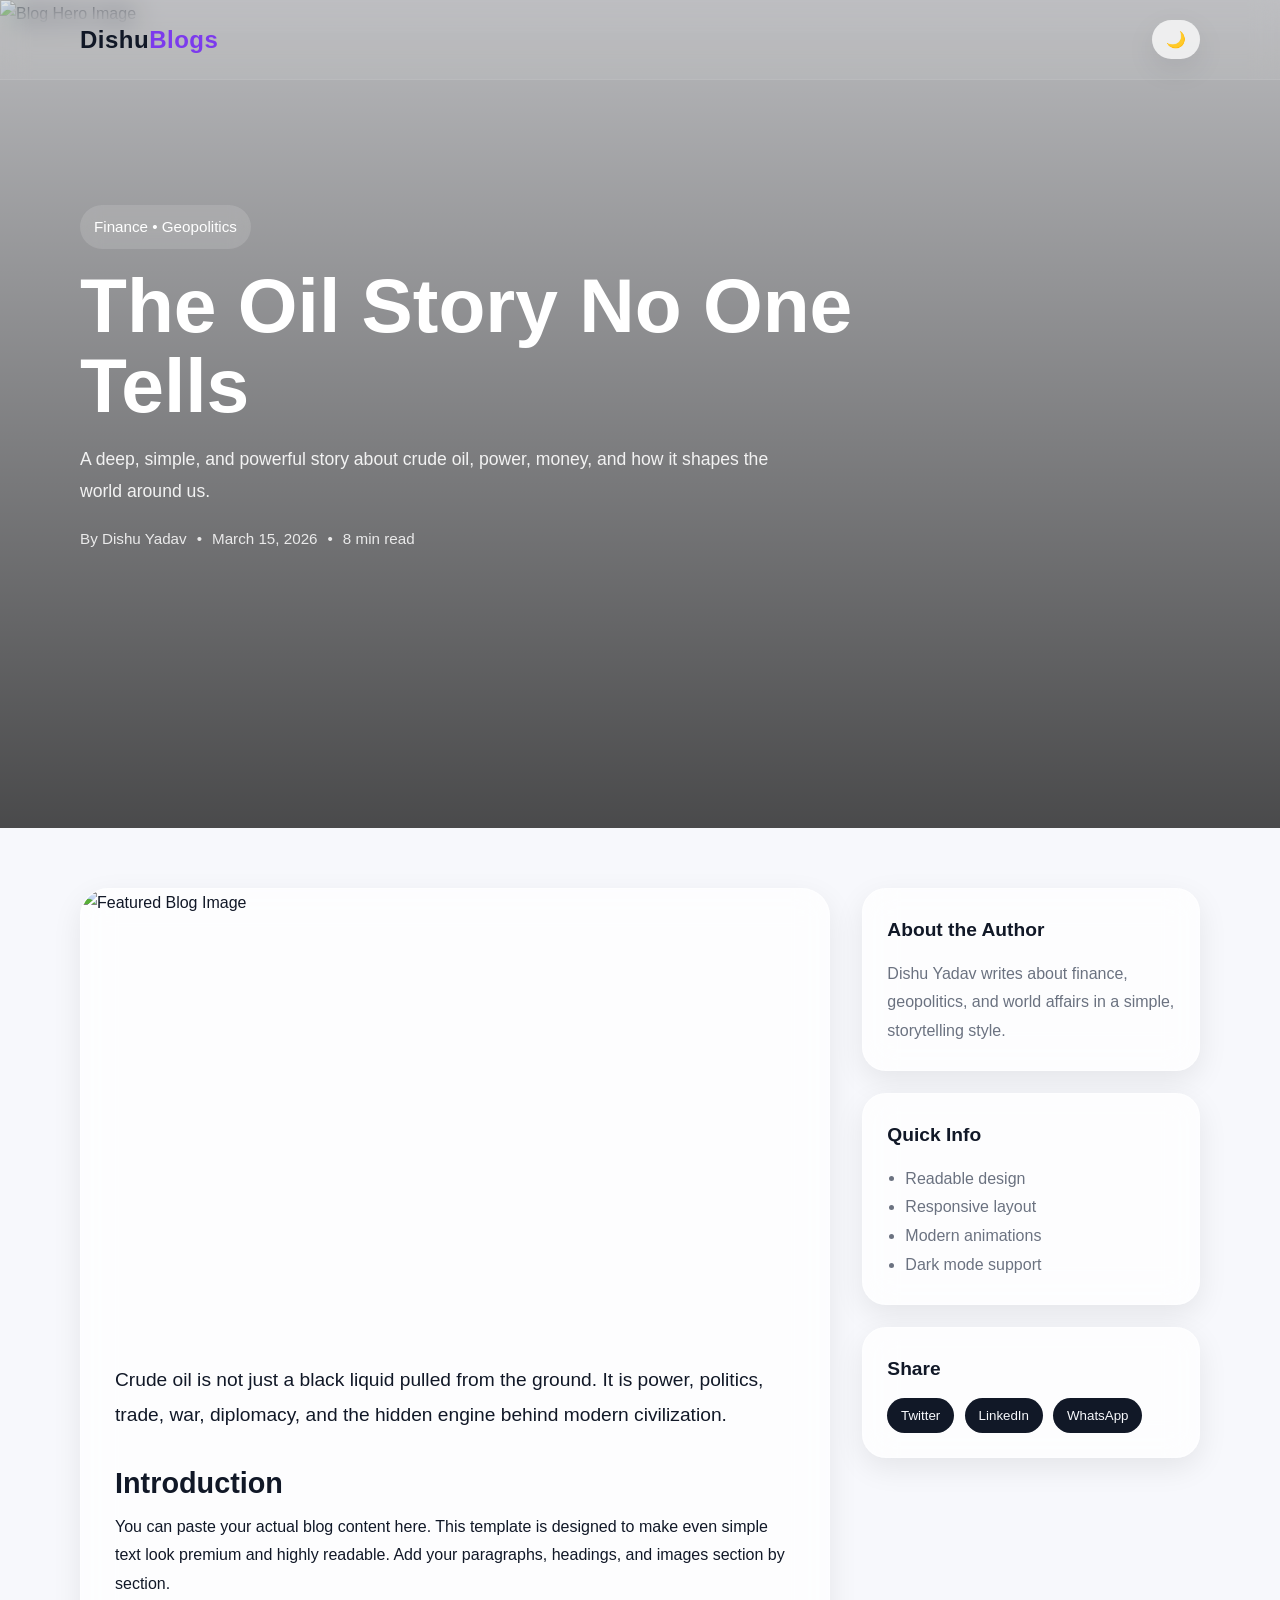
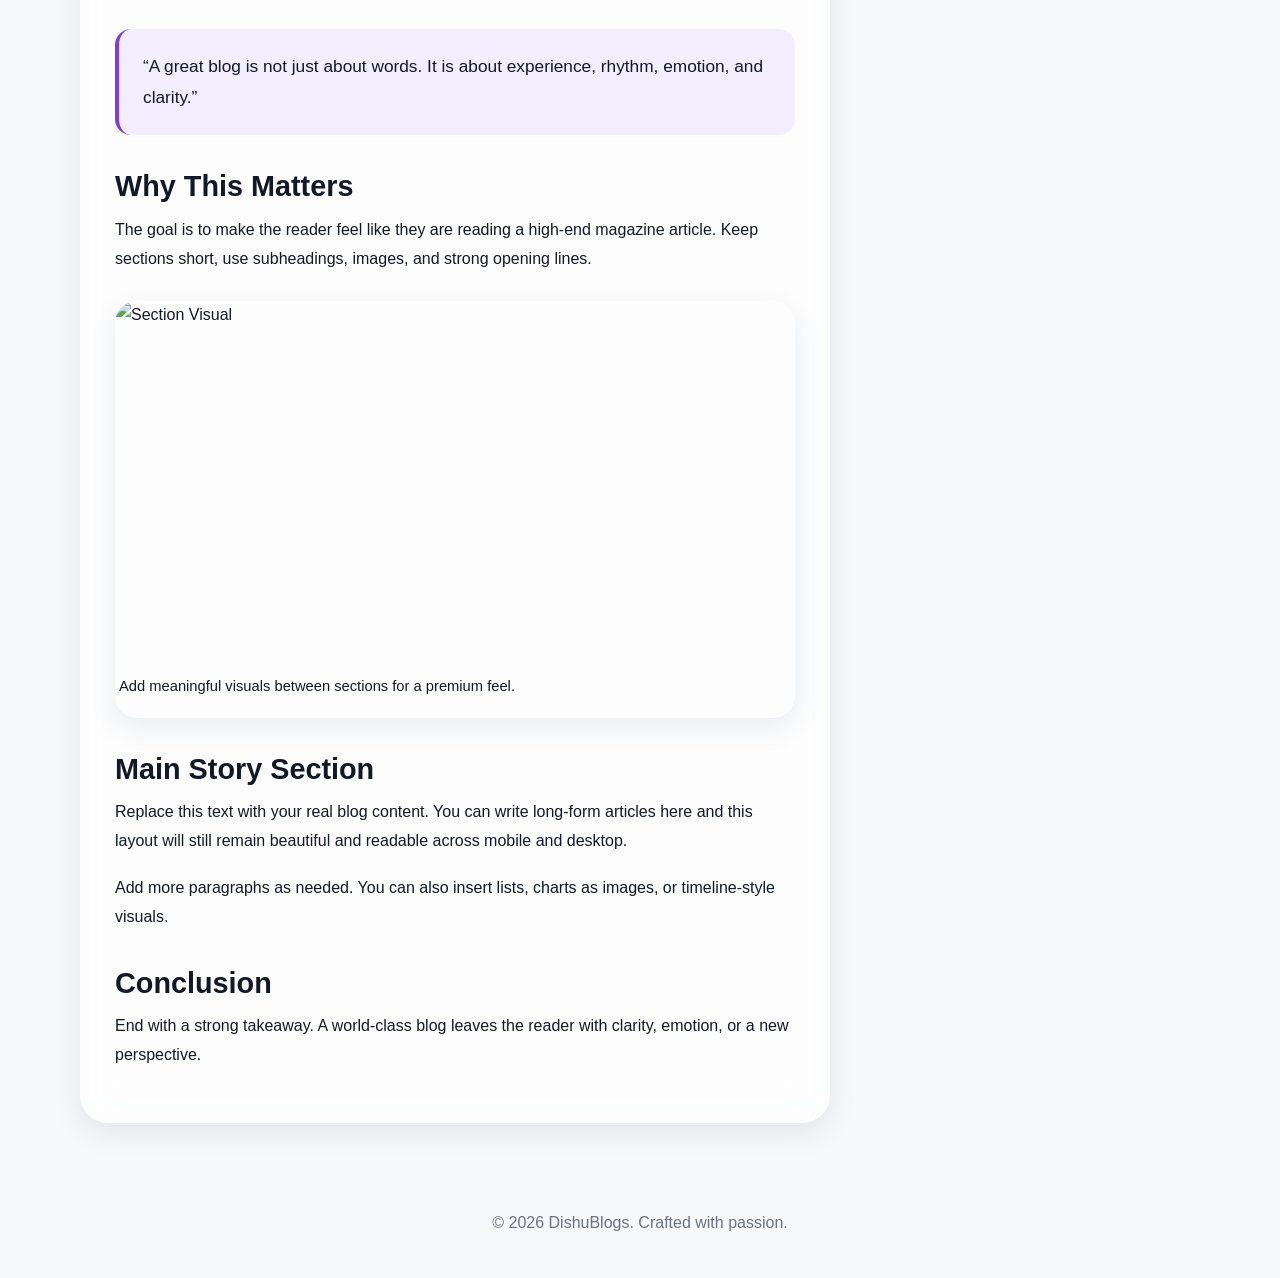
==== index.html @ 0c4f3be0 "Initial commit Created from https://vercel.com/new" ====
<!DOCTYPE html>
<html lang="en">
<head>
  <meta charset="UTF-8" />
  <meta name="viewport" content="width=device-width, initial-scale=1.0" />
  <title>Your Blog Title</title>
  <link rel="stylesheet" href="style.css" />
</head>
<body>
  <div class="progress-bar" id="progressBar"></div>

  <header class="site-header">
    <div class="container nav">
      <div class="logo">Dishu<span>Blogs</span></div>
      <button id="themeToggle" class="theme-toggle">🌙</button>
    </div>
  </header>

  <section class="hero">
    <div class="overlay"></div>
    <img src="images/hero.jpg" alt="Blog Hero Image" class="hero-image" />
    <div class="hero-content container">
      <p class="category">Finance • Geopolitics</p>
      <h1>The Oil Story No One Tells</h1>
      <p class="subtitle">
        A deep, simple, and powerful story about crude oil, power, money,
        and how it shapes the world around us.
      </p>
      <div class="meta">
        <span>By Dishu Yadav</span>
        <span>•</span>
        <span>March 15, 2026</span>
        <span>•</span>
        <span>8 min read</span>
      </div>
    </div>
  </section>

  <main class="container blog-layout">
    <article class="blog-post reveal">
      <div class="featured-card">
        <img src="images/blog-main.jpg" alt="Featured Blog Image" class="featured-image" />
      </div>

      <div class="content">
        <p class="intro">
          Crude oil is not just a black liquid pulled from the ground. It is power,
          politics, trade, war, diplomacy, and the hidden engine behind modern civilization.
        </p>

        <h2>Introduction</h2>
        <p>
          You can paste your actual blog content here. This template is designed to make
          even simple text look premium and highly readable. Add your paragraphs, headings,
          and images section by section.
        </p>

        <blockquote>
          “A great blog is not just about words. It is about experience, rhythm, emotion, and clarity.”
        </blockquote>

        <h2>Why This Matters</h2>
        <p>
          The goal is to make the reader feel like they are reading a high-end magazine article.
          Keep sections short, use subheadings, images, and strong opening lines.
        </p>

        <div class="inline-image-card">
          <img src="images/section-image.jpg" alt="Section Visual" />
          <p class="caption">Add meaningful visuals between sections for a premium feel.</p>
        </div>

        <h2>Main Story Section</h2>
        <p>
          Replace this text with your real blog content. You can write long-form articles here
          and this layout will still remain beautiful and readable across mobile and desktop.
        </p>

        <p>
          Add more paragraphs as needed. You can also insert lists, charts as images,
          or timeline-style visuals.
        </p>

        <h2>Conclusion</h2>
        <p>
          End with a strong takeaway. A world-class blog leaves the reader with clarity,
          emotion, or a new perspective.
        </p>
      </div>
    </article>

    <aside class="sidebar reveal">
      <div class="sidebar-card">
        <h3>About the Author</h3>
        <p>
          Dishu Yadav writes about finance, geopolitics, and world affairs in a simple,
          storytelling style.
        </p>
      </div>

      <div class="sidebar-card">
        <h3>Quick Info</h3>
        <ul>
          <li>Readable design</li>
          <li>Responsive layout</li>
          <li>Modern animations</li>
          <li>Dark mode support</li>
        </ul>
      </div>

      <div class="sidebar-card">
        <h3>Share</h3>
        <div class="share-buttons">
          <button>Twitter</button>
          <button>LinkedIn</button>
          <button>WhatsApp</button>
        </div>
      </div>
    </aside>
  </main>

  <footer class="site-footer">
    <div class="container">
      <p>© 2026 DishuBlogs. Crafted with passion.</p>
    </div>
  </footer>

  <script src="script.js"></script>
</body>
</html>
---- style.css ----
:root {
  --bg: #f7f8fc;
  --text: #111827;
  --muted: #6b7280;
  --card: rgba(255, 255, 255, 0.75);
  --border: rgba(255, 255, 255, 0.35);
  --primary: #111827;
  --accent: #7c3aed;
  --shadow: 0 10px 30px rgba(0, 0, 0, 0.08);
  --hero-overlay: linear-gradient(
    to top,
    rgba(0, 0, 0, 0.7),
    rgba(0, 0, 0, 0.25)
  );
}

body.dark {
  --bg: #0b1220;
  --text: #f3f4f6;
  --muted: #9ca3af;
  --card: rgba(17, 24, 39, 0.7);
  --border: rgba(255, 255, 255, 0.08);
  --primary: #f9fafb;
  --accent: #a78bfa;
  --shadow: 0 10px 30px rgba(0, 0, 0, 0.35);
  --hero-overlay: linear-gradient(
    to top,
    rgba(0, 0, 0, 0.8),
    rgba(0, 0, 0, 0.3)
  );
}

* {
  margin: 0;
  padding: 0;
  box-sizing: border-box;
}

html {
  scroll-behavior: smooth;
}

body {
  font-family: Arial, Helvetica, sans-serif;
  background: var(--bg);
  color: var(--text);
  line-height: 1.8;
  transition: background 0.3s ease, color 0.3s ease;
}

img {
  max-width: 100%;
  display: block;
}

.container {
  width: min(1120px, 92%);
  margin: auto;
}

.progress-bar {
  position: fixed;
  top: 0;
  left: 0;
  height: 4px;
  width: 0%;
  background: linear-gradient(90deg, #7c3aed, #3b82f6);
  z-index: 1000;
}

.site-header {
  position: fixed;
  top: 0;
  width: 100%;
  z-index: 999;
  backdrop-filter: blur(14px);
  background: rgba(255, 255, 255, 0.08);
  border-bottom: 1px solid rgba(255,255,255,0.08);
}

body.dark .site-header {
  background: rgba(0, 0, 0, 0.18);
}

.nav {
  display: flex;
  justify-content: space-between;
  align-items: center;
  padding: 18px 0;
}

.logo {
  font-size: 1.5rem;
  font-weight: 800;
  letter-spacing: 0.5px;
}

.logo span {
  color: var(--accent);
}

.theme-toggle {
  border: none;
  background: var(--card);
  color: var(--text);
  padding: 10px 14px;
  border-radius: 999px;
  cursor: pointer;
  box-shadow: var(--shadow);
  font-size: 1rem;
}

.hero {
  position: relative;
  height: 92vh;
  min-height: 620px;
  display: flex;
  align-items: end;
  overflow: hidden;
}

.hero-image {
  position: absolute;
  inset: 0;
  width: 100%;
  height: 100%;
  object-fit: cover;
}

.overlay {
  position: absolute;
  inset: 0;
  background: var(--hero-overlay);
}

.hero-content {
  position: relative;
  z-index: 2;
  color: white;
  padding-bottom: 70px;
}

.category {
  display: inline-block;
  margin-bottom: 16px;
  padding: 8px 14px;
  border-radius: 999px;
  background: rgba(255,255,255,0.14);
  backdrop-filter: blur(10px);
  font-size: 0.95rem;
}

.hero h1 {
  font-size: clamp(2.4rem, 6vw, 5rem);
  line-height: 1.05;
  max-width: 900px;
  margin-bottom: 18px;
  font-weight: 800;
}

.subtitle {
  font-size: 1.1rem;
  max-width: 720px;
  color: rgba(255,255,255,0.9);
  margin-bottom: 18px;
}

.meta {
  display: flex;
  gap: 10px;
  flex-wrap: wrap;
  color: rgba(255,255,255,0.85);
  font-size: 0.95rem;
}

.blog-layout {
  display: grid;
  grid-template-columns: 2fr 0.9fr;
  gap: 32px;
  margin-top: 60px;
  margin-bottom: 60px;
  align-items: start;
}

.blog-post,
.sidebar-card {
  background: var(--card);
  backdrop-filter: blur(16px);
  border: 1px solid var(--border);
  box-shadow: var(--shadow);
}

.blog-post {
  border-radius: 28px;
  overflow: hidden;
}

.featured-card {
  overflow: hidden;
}

.featured-image {
  width: 100%;
  height: 440px;
  object-fit: cover;
}

.content {
  padding: 34px;
}

.intro {
  font-size: 1.2rem;
  color: var(--primary);
  font-weight: 500;
}

.content h2 {
  margin-top: 34px;
  margin-bottom: 12px;
  font-size: 1.8rem;
  line-height: 1.2;
}

.content p {
  margin-bottom: 18px;
  color: var(--text);
}

blockquote {
  margin: 30px 0;
  padding: 22px 24px;
  border-left: 4px solid var(--accent);
  background: rgba(124, 58, 237, 0.08);
  border-radius: 16px;
  font-size: 1.08rem;
  color: var(--primary);
}

.inline-image-card {
  margin: 28px 0;
  overflow: hidden;
  border-radius: 22px;
  box-shadow: var(--shadow);
}

.inline-image-card img {
  width: 100%;
  height: 360px;
  object-fit: cover;
}

.caption {
  font-size: 0.92rem;
  color: var(--muted);
  padding: 12px 4px 0;
}

.sidebar {
  position: sticky;
  top: 90px;
  display: flex;
  flex-direction: column;
  gap: 22px;
}

.sidebar-card {
  border-radius: 24px;
  padding: 24px;
}

.sidebar-card h3 {
  margin-bottom: 12px;
  font-size: 1.2rem;
}

.sidebar-card p,
.sidebar-card li {
  color: var(--muted);
}

.sidebar-card ul {
  padding-left: 18px;
}

.share-buttons {
  display: flex;
  flex-wrap: wrap;
  gap: 10px;
  margin-top: 10px;
}

.share-buttons button {
  border: none;
  padding: 10px 14px;
  border-radius: 999px;
  background: var(--primary);
  color: var(--bg);
  cursor: pointer;
}

.site-footer {
  padding: 26px 0 40px;
  text-align: center;
  color: var(--muted);
}

.reveal {
  opacity: 0;
  transform: translateY(30px);
  transition: all 0.7s ease;
}

.reveal.active {
  opacity: 1;
  transform: translateY(0);
}

@media (max-width: 900px) {
  .blog-layout {
    grid-template-columns: 1fr;
  }

  .sidebar {
    position: static;
  }

  .featured-image {
    height: 280px;
  }

  .inline-image-card img {
    height: 240px;
  }

  .content {
    padding: 22px;
  }

  .hero {
    min-height: 520px;
  }
}
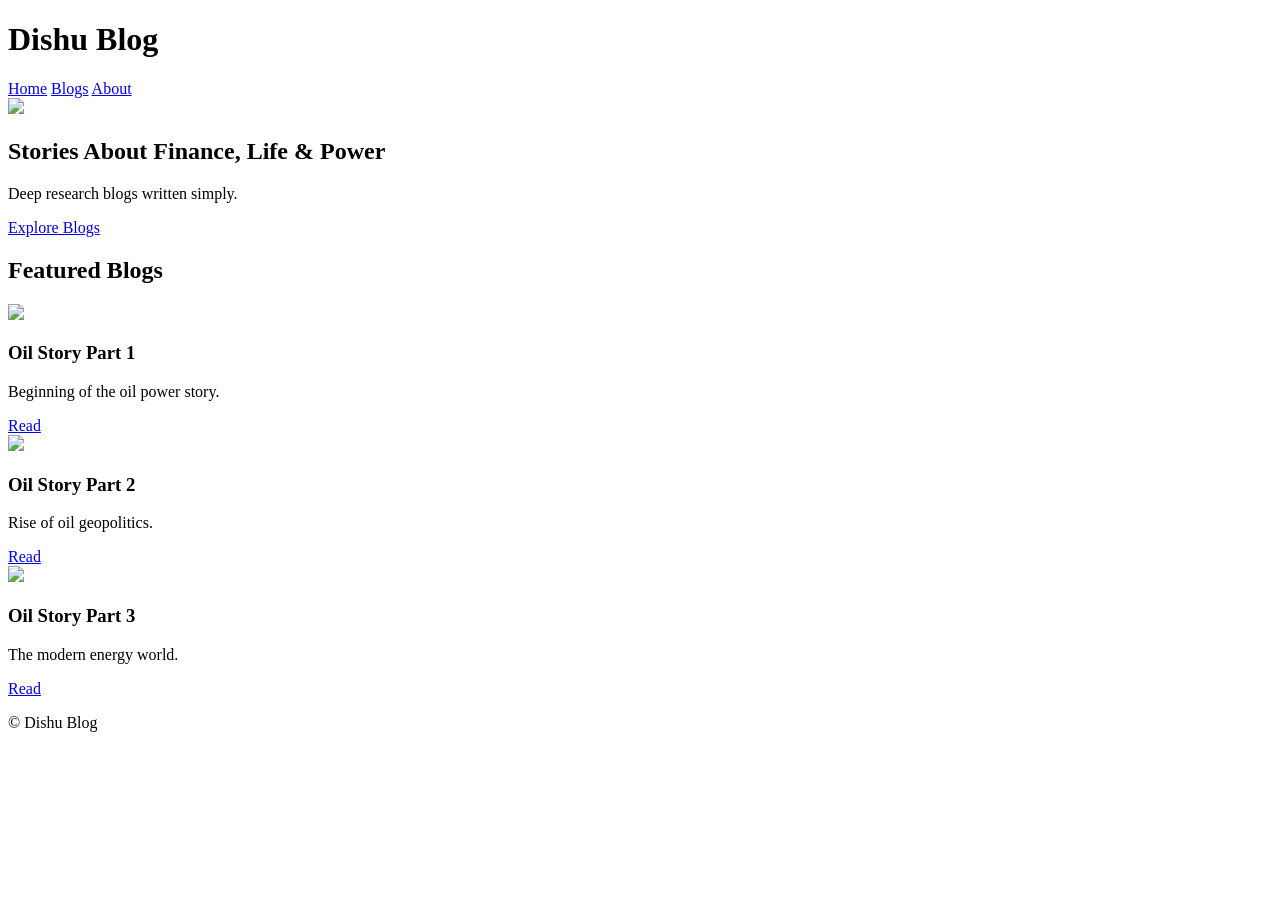
==== commit 38214043: "Revise index.html for Dishu Blog layout and content Updated the HTML structure and content for the D" ====
--- a/index.html
+++ b/index.html
@@ -1,130 +1,106 @@
 <!DOCTYPE html>
-<html lang="en">
+<html>
 <head>
-  <meta charset="UTF-8" />
-  <meta name="viewport" content="width=device-width, initial-scale=1.0" />
-  <title>Your Blog Title</title>
-  <link rel="stylesheet" href="style.css" />
+<meta charset="UTF-8">
+<title>Dishu Blog</title>
+
+<link rel="stylesheet" href="css/style.css">
+
 </head>
+
 <body>
-  <div class="progress-bar" id="progressBar"></div>
 
-  <header class="site-header">
-    <div class="container nav">
-      <div class="logo">Dishu<span>Blogs</span></div>
-      <button id="themeToggle" class="theme-toggle">🌙</button>
-    </div>
-  </header>
+<header>
 
-  <section class="hero">
-    <div class="overlay"></div>
-    <img src="images/hero.jpg" alt="Blog Hero Image" class="hero-image" />
-    <div class="hero-content container">
-      <p class="category">Finance • Geopolitics</p>
-      <h1>The Oil Story No One Tells</h1>
-      <p class="subtitle">
-        A deep, simple, and powerful story about crude oil, power, money,
-        and how it shapes the world around us.
-      </p>
-      <div class="meta">
-        <span>By Dishu Yadav</span>
-        <span>•</span>
-        <span>March 15, 2026</span>
-        <span>•</span>
-        <span>8 min read</span>
-      </div>
-    </div>
-  </section>
+<div class="nav">
 
-  <main class="container blog-layout">
-    <article class="blog-post reveal">
-      <div class="featured-card">
-        <img src="images/blog-main.jpg" alt="Featured Blog Image" class="featured-image" />
-      </div>
+<h1>Dishu Blog</h1>
 
-      <div class="content">
-        <p class="intro">
-          Crude oil is not just a black liquid pulled from the ground. It is power,
-          politics, trade, war, diplomacy, and the hidden engine behind modern civilization.
-        </p>
+<nav>
+<a href="index.html">Home</a>
+<a href="blogs.html">Blogs</a>
+<a href="about.html">About</a>
+</nav>
 
-        <h2>Introduction</h2>
-        <p>
-          You can paste your actual blog content here. This template is designed to make
-          even simple text look premium and highly readable. Add your paragraphs, headings,
-          and images section by section.
-        </p>
+</div>
 
-        <blockquote>
-          “A great blog is not just about words. It is about experience, rhythm, emotion, and clarity.”
-        </blockquote>
+</header>
 
-        <h2>Why This Matters</h2>
-        <p>
-          The goal is to make the reader feel like they are reading a high-end magazine article.
-          Keep sections short, use subheadings, images, and strong opening lines.
-        </p>
 
-        <div class="inline-image-card">
-          <img src="images/section-image.jpg" alt="Section Visual" />
-          <p class="caption">Add meaningful visuals between sections for a premium feel.</p>
-        </div>
+<section class="hero">
 
-        <h2>Main Story Section</h2>
-        <p>
-          Replace this text with your real blog content. You can write long-form articles here
-          and this layout will still remain beautiful and readable across mobile and desktop.
-        </p>
+<img src="images/hero.jpg">
 
-        <p>
-          Add more paragraphs as needed. You can also insert lists, charts as images,
-          or timeline-style visuals.
-        </p>
+<div class="hero-text">
 
-        <h2>Conclusion</h2>
-        <p>
-          End with a strong takeaway. A world-class blog leaves the reader with clarity,
-          emotion, or a new perspective.
-        </p>
-      </div>
-    </article>
+<h2>Stories About Finance, Life & Power</h2>
 
-    <aside class="sidebar reveal">
-      <div class="sidebar-card">
-        <h3>About the Author</h3>
-        <p>
-          Dishu Yadav writes about finance, geopolitics, and world affairs in a simple,
-          storytelling style.
-        </p>
-      </div>
+<p>Deep research blogs written simply.</p>
 
-      <div class="sidebar-card">
-        <h3>Quick Info</h3>
-        <ul>
-          <li>Readable design</li>
-          <li>Responsive layout</li>
-          <li>Modern animations</li>
-          <li>Dark mode support</li>
-        </ul>
-      </div>
+<a href="blogs.html" class="btn">Explore Blogs</a>
 
-      <div class="sidebar-card">
-        <h3>Share</h3>
-        <div class="share-buttons">
-          <button>Twitter</button>
-          <button>LinkedIn</button>
-          <button>WhatsApp</button>
-        </div>
-      </div>
-    </aside>
-  </main>
+</div>
 
-  <footer class="site-footer">
-    <div class="container">
-      <p>© 2026 DishuBlogs. Crafted with passion.</p>
-    </div>
-  </footer>
+</section>
 
-  <script src="script.js"></script>
+
+<section class="featured">
+
+<h2>Featured Blogs</h2>
+
+<div class="blog-grid">
+
+<div class="blog-card">
+
+<img src="images/blog1.jpg">
+
+<h3>Oil Story Part 1</h3>
+
+<p>Beginning of the oil power story.</p>
+
+<a href="blog1.html" class="btn">Read</a>
+
+</div>
+
+
+<div class="blog-card">
+
+<img src="images/blog2.jpg">
+
+<h3>Oil Story Part 2</h3>
+
+<p>Rise of oil geopolitics.</p>
+
+<a href="blog2.html" class="btn">Read</a>
+
+</div>
+
+
+<div class="blog-card">
+
+<img src="images/blog3.jpg">
+
+<h3>Oil Story Part 3</h3>
+
+<p>The modern energy world.</p>
+
+<a href="blog3.html" class="btn">Read</a>
+
+</div>
+
+</div>
+
+</section>
+
+
+<footer>
+
+<p>© Dishu Blog</p>
+
+</footer>
+
+
+<script src="js/script.js"></script>
+
 </body>
-</html>+</html>
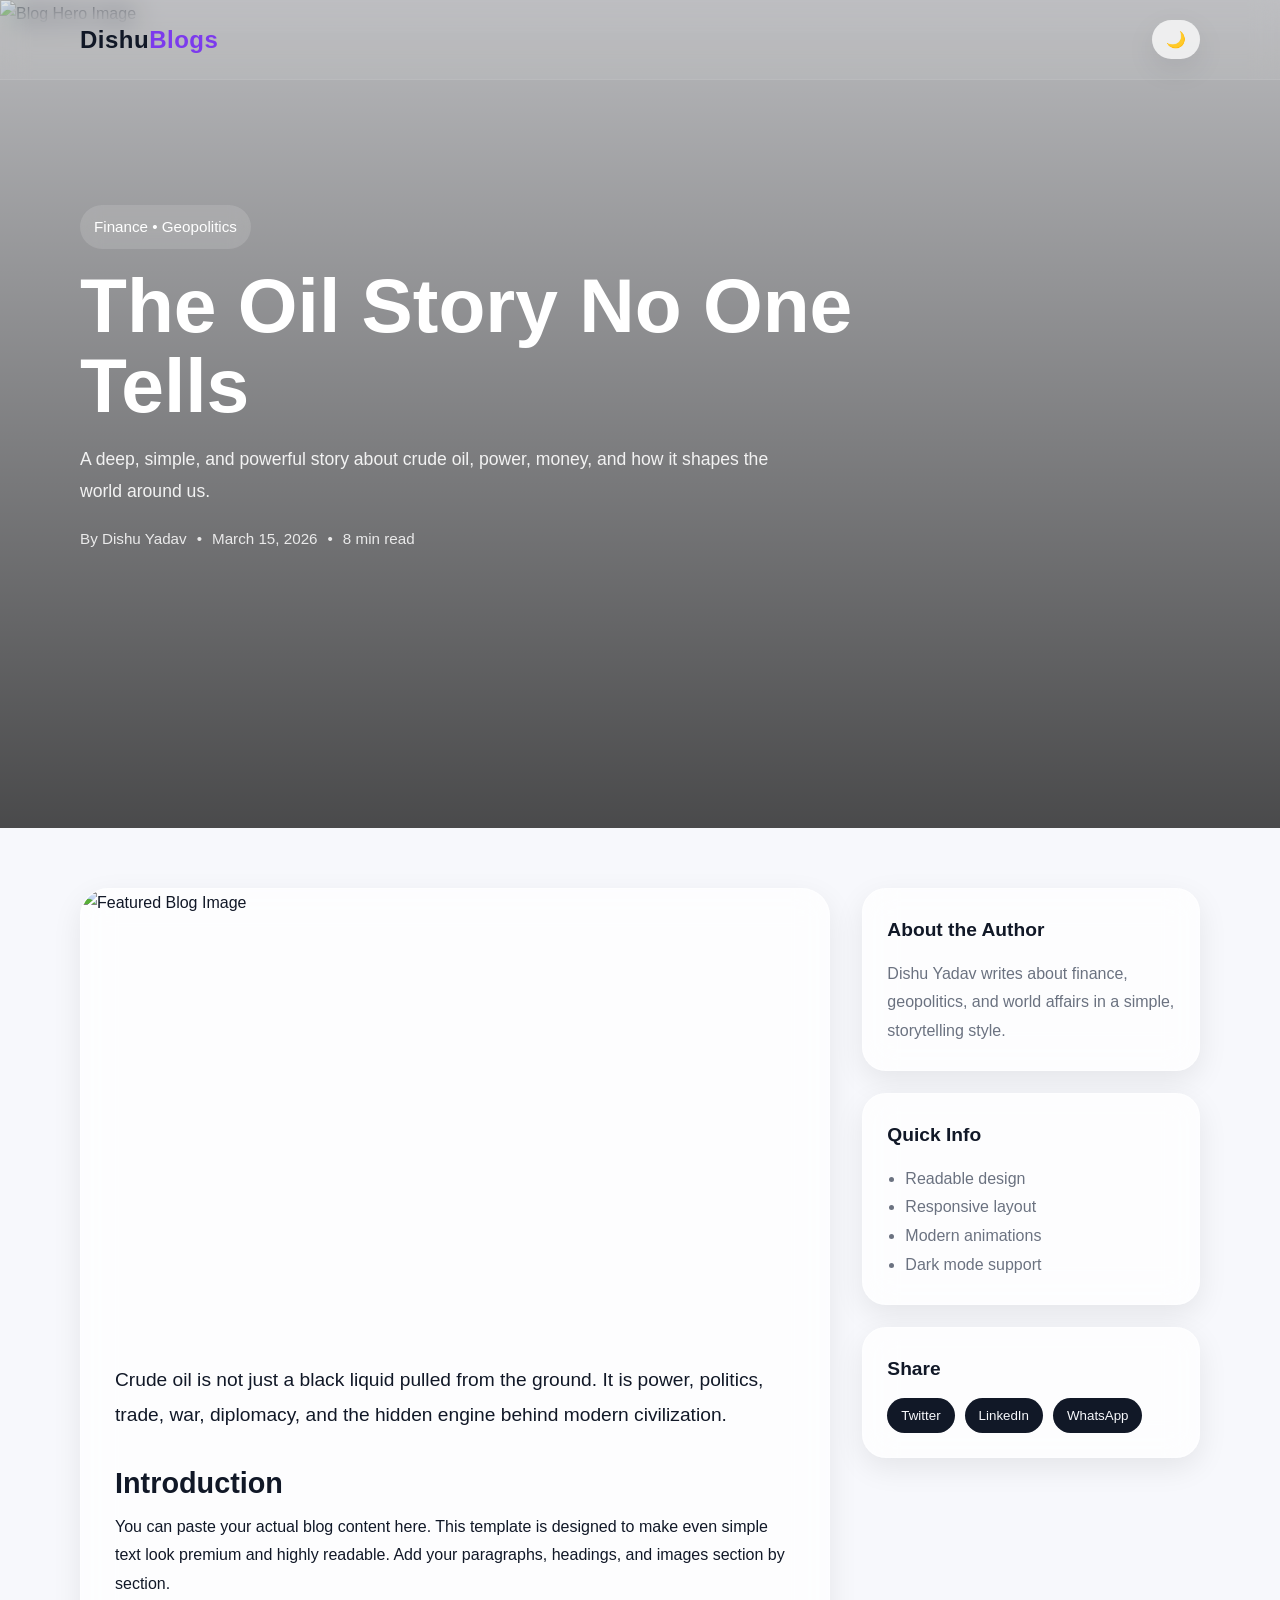
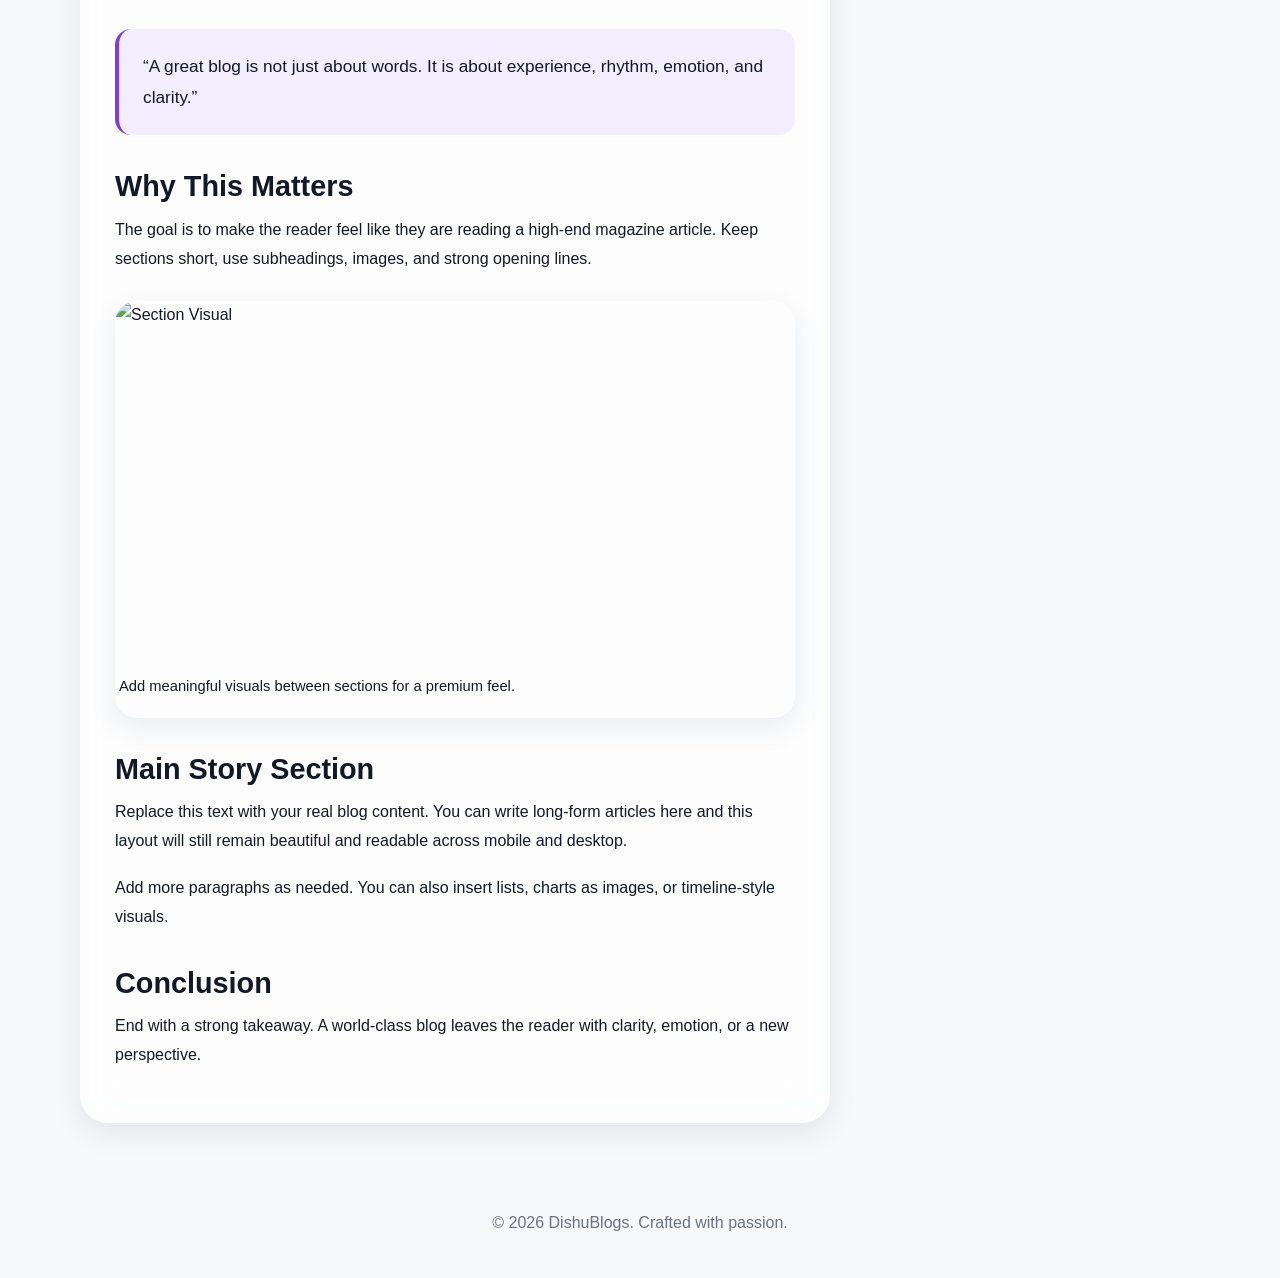
==== commit 6dc5d8f8: "Refactor index.html structure and update content" ====
--- a/index.html
+++ b/index.html
@@ -1,106 +1,130 @@
 <!DOCTYPE html>
-<html>
+<html lang="en">
 <head>
-<meta charset="UTF-8">
-<title>Dishu Blog</title>
+  <meta charset="UTF-8" />
+  <meta name="viewport" content="width=device-width, initial-scale=1.0" />
+  <title>Your Blog Title</title>
+  <link rel="stylesheet" href="style.css" />
+</head>
+<body>
+  <div class="progress-bar" id="progressBar"></div>
 
-<link rel="stylesheet" href="css/style.css">
+  <header class="site-header">
+    <div class="container nav">
+      <div class="logo">Dishu<span>Blogs</span></div>
+      <button id="themeToggle" class="theme-toggle">🌙</button>
+    </div>
+  </header>
 
-</head>
+  <section class="hero">
+    <div class="overlay"></div>
+    <img src="images/hero.jpg" alt="Blog Hero Image" class="hero-image" />
+    <div class="hero-content container">
+      <p class="category">Finance • Geopolitics</p>
+      <h1>The Oil Story No One Tells</h1>
+      <p class="subtitle">
+        A deep, simple, and powerful story about crude oil, power, money,
+        and how it shapes the world around us.
+      </p>
+      <div class="meta">
+        <span>By Dishu Yadav</span>
+        <span>•</span>
+        <span>March 15, 2026</span>
+        <span>•</span>
+        <span>8 min read</span>
+      </div>
+    </div>
+  </section>
 
-<body>
+  <main class="container blog-layout">
+    <article class="blog-post reveal">
+      <div class="featured-card">
+        <img src="images/blog-main.jpg" alt="Featured Blog Image" class="featured-image" />
+      </div>
 
-<header>
+      <div class="content">
+        <p class="intro">
+          Crude oil is not just a black liquid pulled from the ground. It is power,
+          politics, trade, war, diplomacy, and the hidden engine behind modern civilization.
+        </p>
 
-<div class="nav">
+        <h2>Introduction</h2>
+        <p>
+          You can paste your actual blog content here. This template is designed to make
+          even simple text look premium and highly readable. Add your paragraphs, headings,
+          and images section by section.
+        </p>
 
-<h1>Dishu Blog</h1>
+        <blockquote>
+          “A great blog is not just about words. It is about experience, rhythm, emotion, and clarity.”
+        </blockquote>
 
-<nav>
-<a href="index.html">Home</a>
-<a href="blogs.html">Blogs</a>
-<a href="about.html">About</a>
-</nav>
+        <h2>Why This Matters</h2>
+        <p>
+          The goal is to make the reader feel like they are reading a high-end magazine article.
+          Keep sections short, use subheadings, images, and strong opening lines.
+        </p>
 
-</div>
+        <div class="inline-image-card">
+          <img src="images/section-image.jpg" alt="Section Visual" />
+          <p class="caption">Add meaningful visuals between sections for a premium feel.</p>
+        </div>
 
-</header>
+        <h2>Main Story Section</h2>
+        <p>
+          Replace this text with your real blog content. You can write long-form articles here
+          and this layout will still remain beautiful and readable across mobile and desktop.
+        </p>
 
+        <p>
+          Add more paragraphs as needed. You can also insert lists, charts as images,
+          or timeline-style visuals.
+        </p>
 
-<section class="hero">
+        <h2>Conclusion</h2>
+        <p>
+          End with a strong takeaway. A world-class blog leaves the reader with clarity,
+          emotion, or a new perspective.
+        </p>
+      </div>
+    </article>
 
-<img src="images/hero.jpg">
+    <aside class="sidebar reveal">
+      <div class="sidebar-card">
+        <h3>About the Author</h3>
+        <p>
+          Dishu Yadav writes about finance, geopolitics, and world affairs in a simple,
+          storytelling style.
+        </p>
+      </div>
 
-<div class="hero-text">
+      <div class="sidebar-card">
+        <h3>Quick Info</h3>
+        <ul>
+          <li>Readable design</li>
+          <li>Responsive layout</li>
+          <li>Modern animations</li>
+          <li>Dark mode support</li>
+        </ul>
+      </div>
 
-<h2>Stories About Finance, Life & Power</h2>
+      <div class="sidebar-card">
+        <h3>Share</h3>
+        <div class="share-buttons">
+          <button>Twitter</button>
+          <button>LinkedIn</button>
+          <button>WhatsApp</button>
+        </div>
+      </div>
+    </aside>
+  </main>
 
-<p>Deep research blogs written simply.</p>
+  <footer class="site-footer">
+    <div class="container">
+      <p>© 2026 DishuBlogs. Crafted with passion.</p>
+    </div>
+  </footer>
 
-<a href="blogs.html" class="btn">Explore Blogs</a>
-
-</div>
-
-</section>
-
-
-<section class="featured">
-
-<h2>Featured Blogs</h2>
-
-<div class="blog-grid">
-
-<div class="blog-card">
-
-<img src="images/blog1.jpg">
-
-<h3>Oil Story Part 1</h3>
-
-<p>Beginning of the oil power story.</p>
-
-<a href="blog1.html" class="btn">Read</a>
-
-</div>
-
-
-<div class="blog-card">
-
-<img src="images/blog2.jpg">
-
-<h3>Oil Story Part 2</h3>
-
-<p>Rise of oil geopolitics.</p>
-
-<a href="blog2.html" class="btn">Read</a>
-
-</div>
-
-
-<div class="blog-card">
-
-<img src="images/blog3.jpg">
-
-<h3>Oil Story Part 3</h3>
-
-<p>The modern energy world.</p>
-
-<a href="blog3.html" class="btn">Read</a>
-
-</div>
-
-</div>
-
-</section>
-
-
-<footer>
-
-<p>© Dishu Blog</p>
-
-</footer>
-
-
-<script src="js/script.js"></script>
-
+  <script src="script.js"></script>
 </body>
 </html>
--- a/style.css
+++ b/style.css
@@ -0,0 +1,343 @@
+:root {
+  --bg: #f7f8fc;
+  --text: #111827;
+  --muted: #6b7280;
+  --card: rgba(255, 255, 255, 0.75);
+  --border: rgba(255, 255, 255, 0.35);
+  --primary: #111827;
+  --accent: #7c3aed;
+  --shadow: 0 10px 30px rgba(0, 0, 0, 0.08);
+  --hero-overlay: linear-gradient(
+    to top,
+    rgba(0, 0, 0, 0.7),
+    rgba(0, 0, 0, 0.25)
+  );
+}
+
+body.dark {
+  --bg: #0b1220;
+  --text: #f3f4f6;
+  --muted: #9ca3af;
+  --card: rgba(17, 24, 39, 0.7);
+  --border: rgba(255, 255, 255, 0.08);
+  --primary: #f9fafb;
+  --accent: #a78bfa;
+  --shadow: 0 10px 30px rgba(0, 0, 0, 0.35);
+  --hero-overlay: linear-gradient(
+    to top,
+    rgba(0, 0, 0, 0.8),
+    rgba(0, 0, 0, 0.3)
+  );
+}
+
+* {
+  margin: 0;
+  padding: 0;
+  box-sizing: border-box;
+}
+
+html {
+  scroll-behavior: smooth;
+}
+
+body {
+  font-family: Arial, Helvetica, sans-serif;
+  background: var(--bg);
+  color: var(--text);
+  line-height: 1.8;
+  transition: background 0.3s ease, color 0.3s ease;
+}
+
+img {
+  max-width: 100%;
+  display: block;
+}
+
+.container {
+  width: min(1120px, 92%);
+  margin: auto;
+}
+
+.progress-bar {
+  position: fixed;
+  top: 0;
+  left: 0;
+  height: 4px;
+  width: 0%;
+  background: linear-gradient(90deg, #7c3aed, #3b82f6);
+  z-index: 1000;
+}
+
+.site-header {
+  position: fixed;
+  top: 0;
+  width: 100%;
+  z-index: 999;
+  backdrop-filter: blur(14px);
+  background: rgba(255, 255, 255, 0.08);
+  border-bottom: 1px solid rgba(255,255,255,0.08);
+}
+
+body.dark .site-header {
+  background: rgba(0, 0, 0, 0.18);
+}
+
+.nav {
+  display: flex;
+  justify-content: space-between;
+  align-items: center;
+  padding: 18px 0;
+}
+
+.logo {
+  font-size: 1.5rem;
+  font-weight: 800;
+  letter-spacing: 0.5px;
+}
+
+.logo span {
+  color: var(--accent);
+}
+
+.theme-toggle {
+  border: none;
+  background: var(--card);
+  color: var(--text);
+  padding: 10px 14px;
+  border-radius: 999px;
+  cursor: pointer;
+  box-shadow: var(--shadow);
+  font-size: 1rem;
+}
+
+.hero {
+  position: relative;
+  height: 92vh;
+  min-height: 620px;
+  display: flex;
+  align-items: end;
+  overflow: hidden;
+}
+
+.hero-image {
+  position: absolute;
+  inset: 0;
+  width: 100%;
+  height: 100%;
+  object-fit: cover;
+}
+
+.overlay {
+  position: absolute;
+  inset: 0;
+  background: var(--hero-overlay);
+}
+
+.hero-content {
+  position: relative;
+  z-index: 2;
+  color: white;
+  padding-bottom: 70px;
+}
+
+.category {
+  display: inline-block;
+  margin-bottom: 16px;
+  padding: 8px 14px;
+  border-radius: 999px;
+  background: rgba(255,255,255,0.14);
+  backdrop-filter: blur(10px);
+  font-size: 0.95rem;
+}
+
+.hero h1 {
+  font-size: clamp(2.4rem, 6vw, 5rem);
+  line-height: 1.05;
+  max-width: 900px;
+  margin-bottom: 18px;
+  font-weight: 800;
+}
+
+.subtitle {
+  font-size: 1.1rem;
+  max-width: 720px;
+  color: rgba(255,255,255,0.9);
+  margin-bottom: 18px;
+}
+
+.meta {
+  display: flex;
+  gap: 10px;
+  flex-wrap: wrap;
+  color: rgba(255,255,255,0.85);
+  font-size: 0.95rem;
+}
+
+.blog-layout {
+  display: grid;
+  grid-template-columns: 2fr 0.9fr;
+  gap: 32px;
+  margin-top: 60px;
+  margin-bottom: 60px;
+  align-items: start;
+}
+
+.blog-post,
+.sidebar-card {
+  background: var(--card);
+  backdrop-filter: blur(16px);
+  border: 1px solid var(--border);
+  box-shadow: var(--shadow);
+}
+
+.blog-post {
+  border-radius: 28px;
+  overflow: hidden;
+}
+
+.featured-card {
+  overflow: hidden;
+}
+
+.featured-image {
+  width: 100%;
+  height: 440px;
+  object-fit: cover;
+}
+
+.content {
+  padding: 34px;
+}
+
+.intro {
+  font-size: 1.2rem;
+  color: var(--primary);
+  font-weight: 500;
+}
+
+.content h2 {
+  margin-top: 34px;
+  margin-bottom: 12px;
+  font-size: 1.8rem;
+  line-height: 1.2;
+}
+
+.content p {
+  margin-bottom: 18px;
+  color: var(--text);
+}
+
+blockquote {
+  margin: 30px 0;
+  padding: 22px 24px;
+  border-left: 4px solid var(--accent);
+  background: rgba(124, 58, 237, 0.08);
+  border-radius: 16px;
+  font-size: 1.08rem;
+  color: var(--primary);
+}
+
+.inline-image-card {
+  margin: 28px 0;
+  overflow: hidden;
+  border-radius: 22px;
+  box-shadow: var(--shadow);
+}
+
+.inline-image-card img {
+  width: 100%;
+  height: 360px;
+  object-fit: cover;
+}
+
+.caption {
+  font-size: 0.92rem;
+  color: var(--muted);
+  padding: 12px 4px 0;
+}
+
+.sidebar {
+  position: sticky;
+  top: 90px;
+  display: flex;
+  flex-direction: column;
+  gap: 22px;
+}
+
+.sidebar-card {
+  border-radius: 24px;
+  padding: 24px;
+}
+
+.sidebar-card h3 {
+  margin-bottom: 12px;
+  font-size: 1.2rem;
+}
+
+.sidebar-card p,
+.sidebar-card li {
+  color: var(--muted);
+}
+
+.sidebar-card ul {
+  padding-left: 18px;
+}
+
+.share-buttons {
+  display: flex;
+  flex-wrap: wrap;
+  gap: 10px;
+  margin-top: 10px;
+}
+
+.share-buttons button {
+  border: none;
+  padding: 10px 14px;
+  border-radius: 999px;
+  background: var(--primary);
+  color: var(--bg);
+  cursor: pointer;
+}
+
+.site-footer {
+  padding: 26px 0 40px;
+  text-align: center;
+  color: var(--muted);
+}
+
+.reveal {
+  opacity: 0;
+  transform: translateY(30px);
+  transition: all 0.7s ease;
+}
+
+.reveal.active {
+  opacity: 1;
+  transform: translateY(0);
+}
+
+@media (max-width: 900px) {
+  .blog-layout {
+    grid-template-columns: 1fr;
+  }
+
+  .sidebar {
+    position: static;
+  }
+
+  .featured-image {
+    height: 280px;
+  }
+
+  .inline-image-card img {
+    height: 240px;
+  }
+
+  .content {
+    padding: 22px;
+  }
+
+  .hero {
+    min-height: 520px;
+  }
+}
